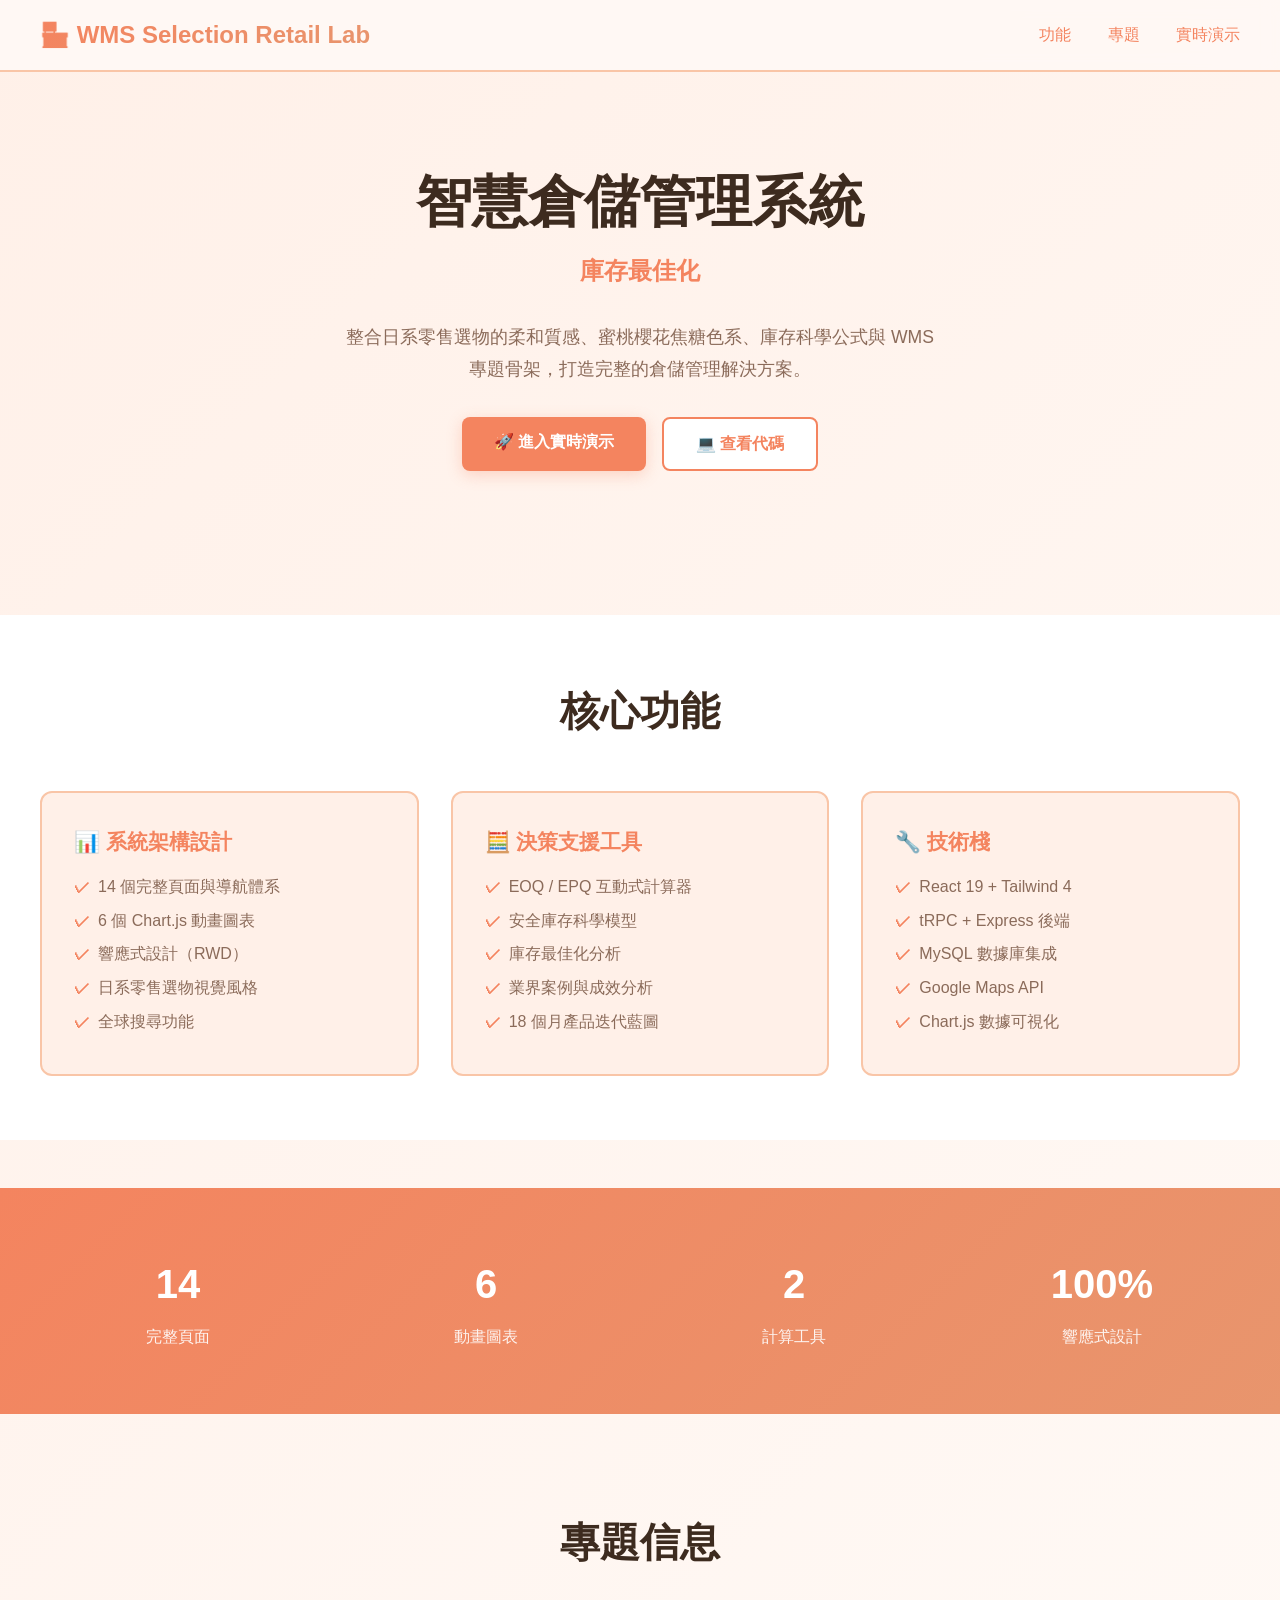
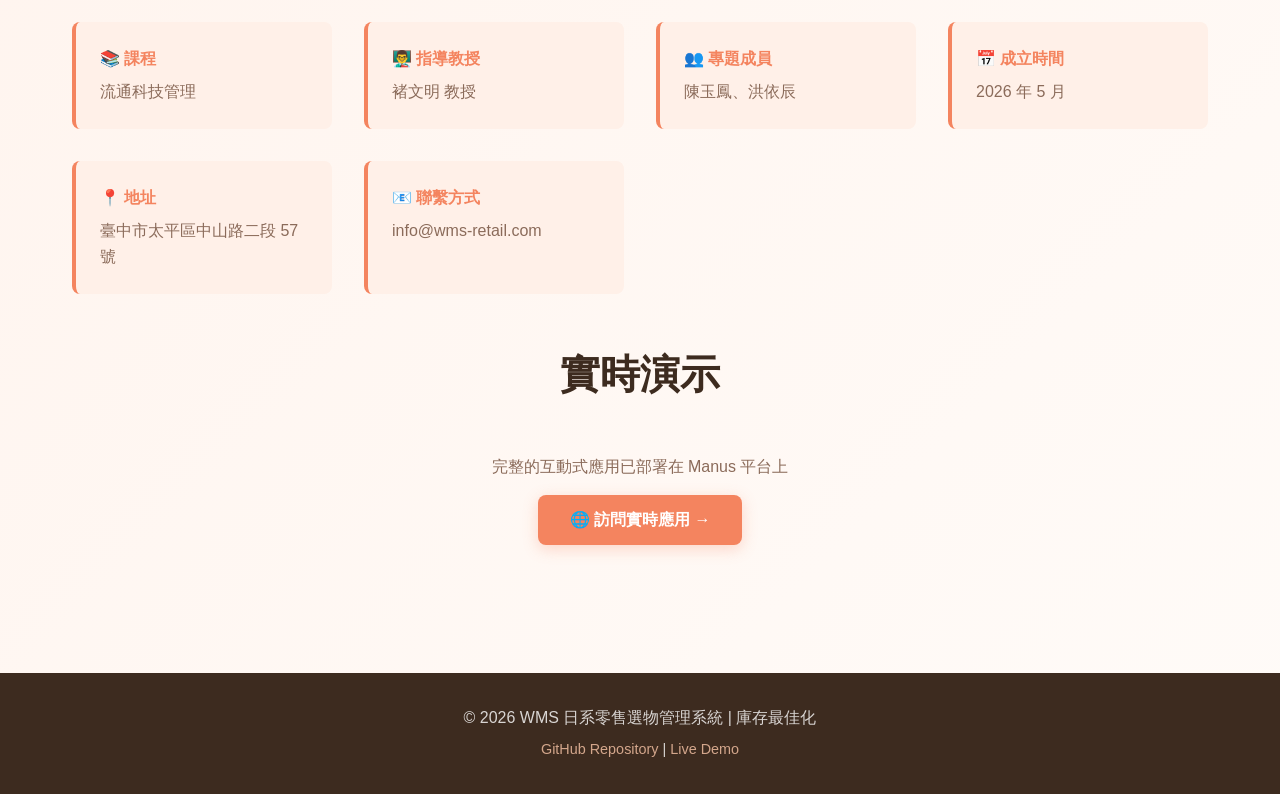
==== index.html @ 21e6921c "Add professional HTML landing page for GitHub Pages deployment" ====
<!DOCTYPE html>
<html lang="zh-TW">
<head>
    <meta charset="UTF-8">
    <meta name="viewport" content="width=device-width, initial-scale=1.0">
    <title>WMS 日系零售選物管理系統 | 庫存最佳化</title>
    <meta name="description" content="智慧倉儲管理系統 - 庫存最佳化解決方案">
    <style>
        * {
            margin: 0;
            padding: 0;
            box-sizing: border-box;
        }

        :root {
            --peach: #F4845F;
            --apricot: #F9C5A7;
            --caramel: #E8956D;
            --pink: #F5C2C7;
            --sand: #E8D5C4;
            --cream: #FFF0E8;
            --text: #3D2B1F;
            --muted: #8B6B5A;
        }

        body {
            font-family: -apple-system, BlinkMacSystemFont, 'Segoe UI', 'Helvetica Neue', sans-serif;
            background: linear-gradient(135deg, var(--cream) 0%, #FFFBF8 100%);
            color: var(--text);
            line-height: 1.6;
        }

        /* Navigation */
        nav {
            background: rgba(255, 248, 245, 0.95);
            backdrop-filter: blur(8px);
            padding: 1rem 2rem;
            position: sticky;
            top: 0;
            z-index: 100;
            border-bottom: 2px solid var(--apricot);
        }

        nav .container {
            max-width: 1200px;
            margin: 0 auto;
            display: flex;
            justify-content: space-between;
            align-items: center;
        }

        nav .logo {
            font-size: 1.5rem;
            font-weight: bold;
            background: linear-gradient(135deg, var(--peach), var(--caramel));
            -webkit-background-clip: text;
            -webkit-text-fill-color: transparent;
            background-clip: text;
        }

        nav a {
            color: var(--peach);
            text-decoration: none;
            margin-left: 2rem;
            font-weight: 500;
            transition: color 0.3s;
        }

        nav a:hover {
            color: var(--caramel);
        }

        /* Hero Section */
        .hero {
            max-width: 1200px;
            margin: 4rem auto;
            padding: 2rem;
            text-align: center;
        }

        .hero h1 {
            font-size: 3.5rem;
            margin-bottom: 1rem;
            color: var(--text);
            line-height: 1.2;
        }

        .hero .subtitle {
            font-size: 1.5rem;
            color: var(--peach);
            margin-bottom: 2rem;
            font-weight: 600;
        }

        .hero p {
            font-size: 1.1rem;
            color: var(--muted);
            max-width: 600px;
            margin: 0 auto 2rem;
            line-height: 1.8;
        }

        /* CTA Buttons */
        .cta-buttons {
            display: flex;
            gap: 1rem;
            justify-content: center;
            flex-wrap: wrap;
            margin-bottom: 3rem;
        }

        .btn {
            padding: 0.75rem 2rem;
            border-radius: 8px;
            font-size: 1rem;
            font-weight: 600;
            text-decoration: none;
            transition: all 0.3s;
            border: none;
            cursor: pointer;
            display: inline-block;
        }

        .btn-primary {
            background: var(--peach);
            color: white;
            box-shadow: 0 4px 15px rgba(244, 132, 95, 0.3);
        }

        .btn-primary:hover {
            background: var(--caramel);
            transform: translateY(-2px);
            box-shadow: 0 6px 20px rgba(244, 132, 95, 0.4);
        }

        .btn-secondary {
            background: white;
            color: var(--peach);
            border: 2px solid var(--peach);
        }

        .btn-secondary:hover {
            background: var(--cream);
            border-color: var(--caramel);
            color: var(--caramel);
        }

        /* Features Section */
        .features {
            background: white;
            padding: 4rem 2rem;
            margin: 3rem 0;
        }

        .features .container {
            max-width: 1200px;
            margin: 0 auto;
        }

        .section-title {
            font-size: 2.5rem;
            text-align: center;
            margin-bottom: 3rem;
            color: var(--text);
        }

        .features-grid {
            display: grid;
            grid-template-columns: repeat(auto-fit, minmax(300px, 1fr));
            gap: 2rem;
        }

        .feature-card {
            padding: 2rem;
            background: var(--cream);
            border-radius: 12px;
            border: 2px solid var(--apricot);
            transition: all 0.3s;
        }

        .feature-card:hover {
            transform: translateY(-5px);
            box-shadow: 0 10px 30px rgba(244, 132, 95, 0.15);
        }

        .feature-card h3 {
            color: var(--peach);
            margin-bottom: 1rem;
            font-size: 1.3rem;
        }

        .feature-card p {
            color: var(--muted);
            line-height: 1.8;
        }

        .feature-card ul {
            list-style: none;
            margin-top: 1rem;
        }

        .feature-card li {
            color: var(--muted);
            margin: 0.5rem 0;
            padding-left: 1.5rem;
            position: relative;
        }

        .feature-card li:before {
            content: "✓";
            position: absolute;
            left: 0;
            color: var(--peach);
            font-weight: bold;
        }

        /* Stats Section */
        .stats {
            background: linear-gradient(135deg, var(--peach), var(--caramel));
            color: white;
            padding: 4rem 2rem;
            margin: 3rem 0;
        }

        .stats .container {
            max-width: 1200px;
            margin: 0 auto;
        }

        .stats-grid {
            display: grid;
            grid-template-columns: repeat(auto-fit, minmax(200px, 1fr));
            gap: 2rem;
            text-align: center;
        }

        .stat-item h4 {
            font-size: 2.5rem;
            margin-bottom: 0.5rem;
        }

        .stat-item p {
            font-size: 1rem;
            opacity: 0.9;
        }

        /* Project Info */
        .project-info {
            max-width: 1200px;
            margin: 4rem auto;
            padding: 2rem;
        }

        .info-grid {
            display: grid;
            grid-template-columns: repeat(auto-fit, minmax(250px, 1fr));
            gap: 2rem;
            margin-bottom: 2rem;
        }

        .info-card {
            background: var(--cream);
            padding: 1.5rem;
            border-radius: 8px;
            border-left: 4px solid var(--peach);
        }

        .info-card h4 {
            color: var(--peach);
            margin-bottom: 0.5rem;
        }

        .info-card p {
            color: var(--muted);
        }

        /* Footer */
        footer {
            background: var(--text);
            color: white;
            padding: 2rem;
            text-align: center;
            margin-top: 4rem;
        }

        footer p {
            opacity: 0.8;
        }

        /* Responsive */
        @media (max-width: 768px) {
            .hero h1 {
                font-size: 2rem;
            }

            .hero .subtitle {
                font-size: 1.2rem;
            }

            nav a {
                margin-left: 1rem;
                font-size: 0.9rem;
            }

            .cta-buttons {
                flex-direction: column;
            }

            .btn {
                width: 100%;
            }
        }

        /* Animation */
        @keyframes fadeInUp {
            from {
                opacity: 0;
                transform: translateY(20px);
            }
            to {
                opacity: 1;
                transform: translateY(0);
            }
        }

        .hero, .features, .stats, .project-info {
            animation: fadeInUp 0.6s ease-out;
        }
    </style>
</head>
<body>
    <!-- Navigation -->
    <nav>
        <div class="container">
            <div class="logo">🏪 WMS Selection Retail Lab</div>
            <div>
                <a href="#features">功能</a>
                <a href="#project">專題</a>
                <a href="#live">實時演示</a>
            </div>
        </div>
    </nav>

    <!-- Hero Section -->
    <section class="hero">
        <h1>智慧倉儲管理系統</h1>
        <div class="subtitle">庫存最佳化</div>
        <p>整合日系零售選物的柔和質感、蜜桃櫻花焦糖色系、庫存科學公式與 WMS 專題骨架，打造完整的倉儲管理解決方案。</p>
        
        <div class="cta-buttons">
            <a href="https://wms-retail-ft9ktzch.manus.space" class="btn btn-primary" target="_blank">
                🚀 進入實時演示
            </a>
            <a href="https://github.com/Elaine283/WMS-New-GitHub" class="btn btn-secondary" target="_blank">
                💻 查看代碼
            </a>
        </div>
    </section>

    <!-- Features Section -->
    <section class="features" id="features">
        <div class="container">
            <h2 class="section-title">核心功能</h2>
            <div class="features-grid">
                <div class="feature-card">
                    <h3>📊 系統架構設計</h3>
                    <ul>
                        <li>14 個完整頁面與導航體系</li>
                        <li>6 個 Chart.js 動畫圖表</li>
                        <li>響應式設計（RWD）</li>
                        <li>日系零售選物視覺風格</li>
                        <li>全球搜尋功能</li>
                    </ul>
                </div>

                <div class="feature-card">
                    <h3>🧮 決策支援工具</h3>
                    <ul>
                        <li>EOQ / EPQ 互動式計算器</li>
                        <li>安全庫存科學模型</li>
                        <li>庫存最佳化分析</li>
                        <li>業界案例與成效分析</li>
                        <li>18 個月產品迭代藍圖</li>
                    </ul>
                </div>

                <div class="feature-card">
                    <h3>🔧 技術棧</h3>
                    <ul>
                        <li>React 19 + Tailwind 4</li>
                        <li>tRPC + Express 後端</li>
                        <li>MySQL 數據庫集成</li>
                        <li>Google Maps API</li>
                        <li>Chart.js 數據可視化</li>
                    </ul>
                </div>
            </div>
        </div>
    </section>

    <!-- Stats Section -->
    <section class="stats">
        <div class="container">
            <div class="stats-grid">
                <div class="stat-item">
                    <h4>14</h4>
                    <p>完整頁面</p>
                </div>
                <div class="stat-item">
                    <h4>6</h4>
                    <p>動畫圖表</p>
                </div>
                <div class="stat-item">
                    <h4>2</h4>
                    <p>計算工具</p>
                </div>
                <div class="stat-item">
                    <h4>100%</h4>
                    <p>響應式設計</p>
                </div>
            </div>
        </div>
    </section>

    <!-- Project Info -->
    <section class="project-info" id="project">
        <h2 class="section-title">專題信息</h2>
        <div class="info-grid">
            <div class="info-card">
                <h4>📚 課程</h4>
                <p>流通科技管理</p>
            </div>
            <div class="info-card">
                <h4>👨‍🏫 指導教授</h4>
                <p>褚文明 教授</p>
            </div>
            <div class="info-card">
                <h4>👥 專題成員</h4>
                <p>陳玉鳳、洪依辰</p>
            </div>
            <div class="info-card">
                <h4>📅 成立時間</h4>
                <p>2026 年 5 月</p>
            </div>
            <div class="info-card">
                <h4>📍 地址</h4>
                <p>臺中市太平區中山路二段 57 號</p>
            </div>
            <div class="info-card">
                <h4>📧 聯繫方式</h4>
                <p>info@wms-retail.com</p>
            </div>
        </div>

        <h2 class="section-title" style="margin-top: 3rem;" id="live">實時演示</h2>
        <div style="text-align: center; margin: 2rem 0;">
            <p style="color: var(--muted); margin-bottom: 1rem;">完整的互動式應用已部署在 Manus 平台上</p>
            <a href="https://wms-retail-ft9ktzch.manus.space" class="btn btn-primary" target="_blank">
                🌐 訪問實時應用 →
            </a>
        </div>
    </section>

    <!-- Footer -->
    <footer>
        <p>&copy; 2026 WMS 日系零售選物管理系統 | 庫存最佳化</p>
        <p style="margin-top: 0.5rem; font-size: 0.9rem;">
            <a href="https://github.com/Elaine283/WMS-New-GitHub" style="color: var(--apricot); text-decoration: none;">GitHub Repository</a> | 
            <a href="https://wms-retail-ft9ktzch.manus.space" style="color: var(--apricot); text-decoration: none;">Live Demo</a>
        </p>
    </footer>
</body>
</html>
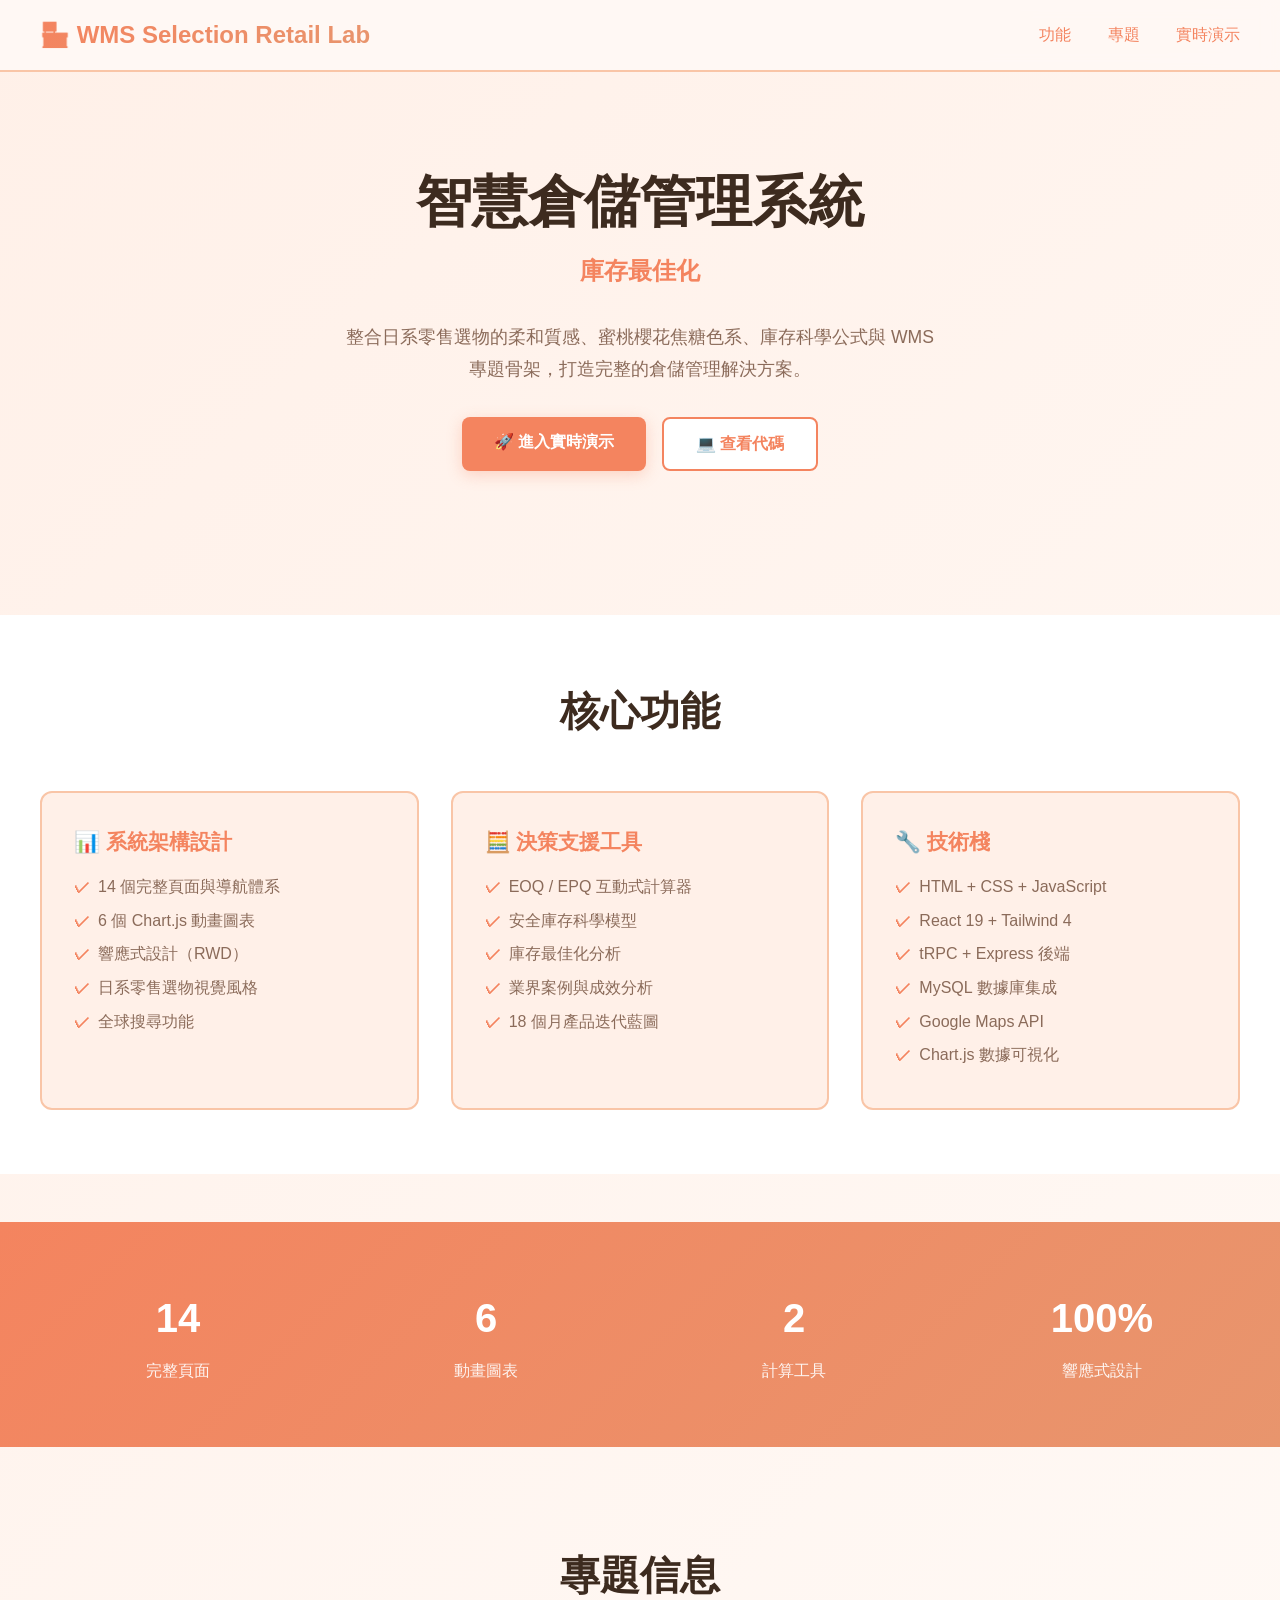
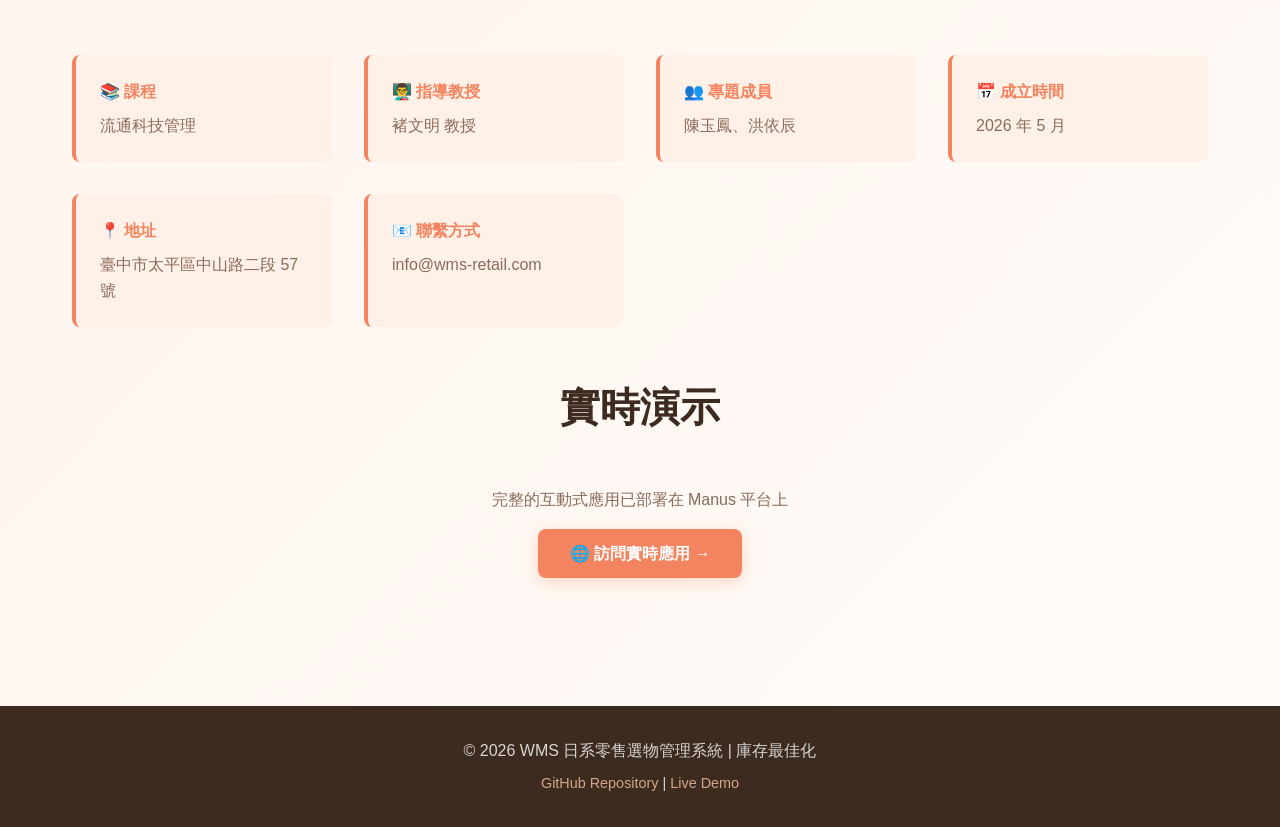
==== commit f1801654: "Update technology stack to include HTML+CSS+JavaScript" ====
--- a/index.html
+++ b/index.html
@@ -387,6 +387,7 @@
                 <div class="feature-card">
                     <h3>🔧 技術棧</h3>
                     <ul>
+                        <li>HTML + CSS + JavaScript</li>
                         <li>React 19 + Tailwind 4</li>
                         <li>tRPC + Express 後端</li>
                         <li>MySQL 數據庫集成</li>
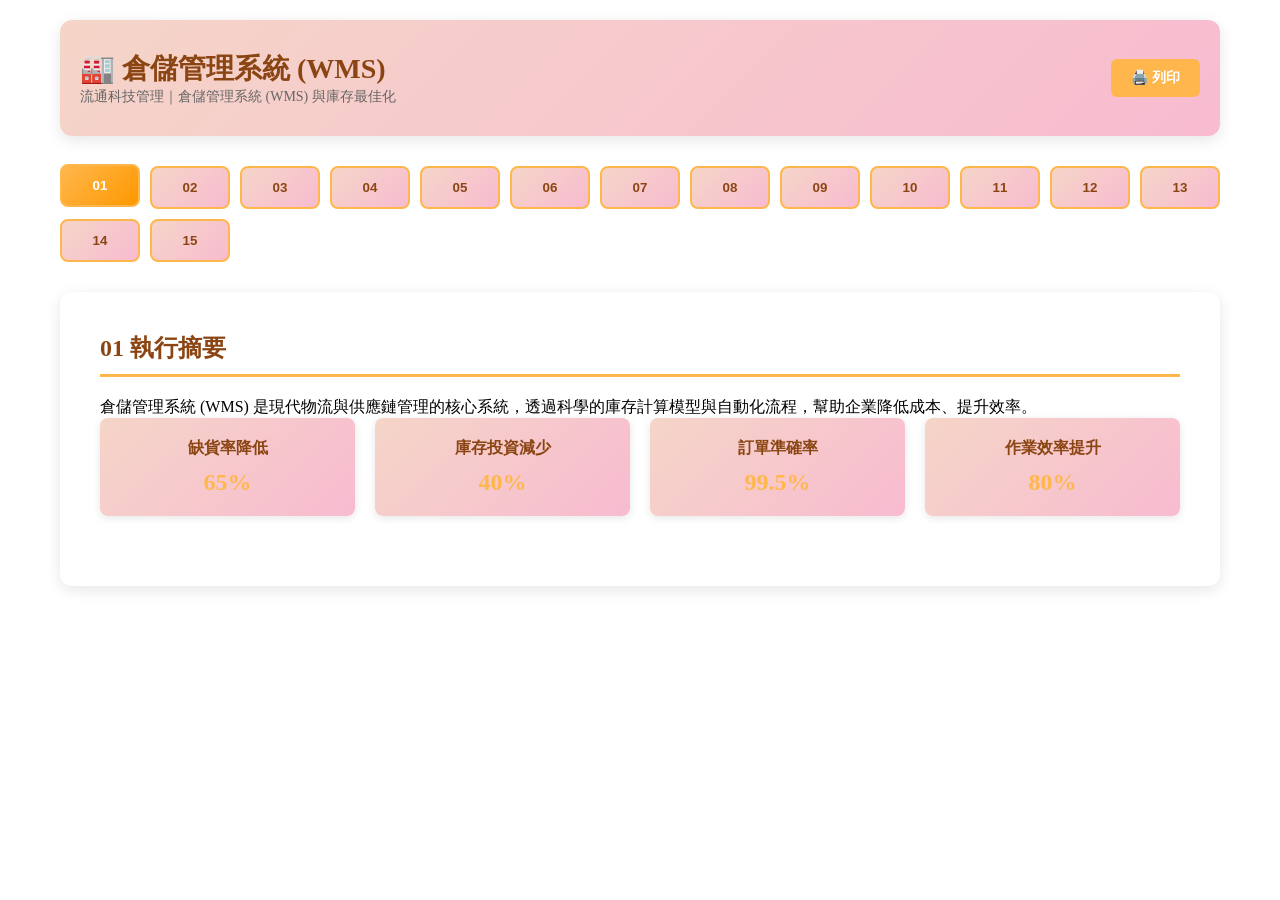
==== commit 0e4d5a69: "Update index.html" ====
--- a/index.html
+++ b/index.html
@@ -3,472 +3,315 @@
 <head>
     <meta charset="UTF-8">
     <meta name="viewport" content="width=device-width, initial-scale=1.0">
-    <title>WMS 日系零售選物管理系統 | 庫存最佳化</title>
-    <meta name="description" content="智慧倉儲管理系統 - 庫存最佳化解決方案">
+    <title>倉儲管理系統 (WMS) - 流通科技管理</title>
+    <script src="https://cdn.jsdelivr.net/npm/chart.js"></script>
+    <script src="https://polyfill.io/v3/polyfill.min.js?features=es6"></script>
+    <script id="MathJax-script" async src="https://cdn.jsdelivr.net/npm/mathjax@3/es5/tex-mml-chtml.js"></script>
+    <link href="https://fonts.googleapis.com/css2?family=Noto+Sans+TC:wght@400;500;700&display=swap" rel="stylesheet">
     <style>
-        * {
-            margin: 0;
-            padding: 0;
-            box-sizing: border-box;
-        }
-
-        :root {
-            --peach: #F4845F;
-            --apricot: #F9C5A7;
-            --caramel: #E8956D;
-            --pink: #F5C2C7;
-            --sand: #E8D5C4;
-            --cream: #FFF0E8;
-            --text: #3D2B1F;
-            --muted: #8B6B5A;
-        }
-
-        body {
-            font-family: -apple-system, BlinkMacSystemFont, 'Segoe UI', 'Helvetica Neue', sans-serif;
-            background: linear-gradient(135deg, var(--cream) 0%, #FFFBF8 100%);
-            color: var(--text);
-            line-height: 1.6;
-        }
-
-        /* Navigation */
-        nav {
-            background: rgba(255, 248, 245, 0.95);
-            backdrop-filter: blur(8px);
-            padding: 1rem 2rem;
-            position: sticky;
-            top: 0;
-            z-index: 100;
-            border-bottom: 2px solid var(--apricot);
-        }
-
-        nav .container {
-            max-width: 1200px;
-            margin: 0 auto;
-            display: flex;
-            justify-content: space-between;
-            align-items: center;
-        }
-
-        nav .logo {
-            font-size: 1.5rem;
-            font-weight: bold;
-            background: linear-gradient(135deg, var(--peach), var(--caramel));
-            -webkit-background-clip: text;
-            -webkit-text-fill-color: transparent;
-            background-clip: text;
-        }
-
-        nav a {
-            color: var(--peach);
-            text-decoration: none;
-            margin-left: 2rem;
-            font-weight: 500;
-            transition: color 0.3s;
-        }
-
-        nav a:hover {
-            color: var(--caramel);
-        }
-
-        /* Hero Section */
-        .hero {
-            max-width: 1200px;
-            margin: 4rem auto;
-            padding: 2rem;
-            text-align: center;
-        }
-
-        .hero h1 {
-            font-size: 3.5rem;
-            margin-bottom: 1rem;
-            color: var(--text);
-            line-height: 1.2;
-        }
-
-        .hero .subtitle {
-            font-size: 1.5rem;
-            color: var(--peach);
-            margin-bottom: 2rem;
-            font-weight: 600;
-        }
-
-        .hero p {
-            font-size: 1.1rem;
-            color: var(--muted);
-            max-width: 600px;
-            margin: 0 auto 2rem;
-            line-height: 1.8;
-        }
-
-        /* CTA Buttons */
-        .cta-buttons {
-            display: flex;
-            gap: 1rem;
-            justify-content: center;
-            flex-wrap: wrap;
-            margin-bottom: 3rem;
-        }
-
-        .btn {
-            padding: 0.75rem 2rem;
-            border-radius: 8px;
-            font-size: 1rem;
-            font-weight: 600;
-            text-decoration: none;
-            transition: all 0.3s;
-            border: none;
-            cursor: pointer;
-            display: inline-block;
-        }
-
-        .btn-primary {
-            background: var(--peach);
-            color: white;
-            box-shadow: 0 4px 15px rgba(244, 132, 95, 0.3);
-        }
-
-        .btn-primary:hover {
-            background: var(--caramel);
-            transform: translateY(-2px);
-            box-shadow: 0 6px 20px rgba(244, 132, 95, 0.4);
-        }
-
-        .btn-secondary {
-            background: white;
-            color: var(--peach);
-            border: 2px solid var(--peach);
-        }
-
-        .btn-secondary:hover {
-            background: var(--cream);
-            border-color: var(--caramel);
-            color: var(--caramel);
-        }
-
-        /* Features Section */
-        .features {
-            background: white;
-            padding: 4rem 2rem;
-            margin: 3rem 0;
-        }
-
-        .features .container {
-            max-width: 1200px;
-            margin: 0 auto;
-        }
-
-        .section-title {
-            font-size: 2.5rem;
-            text-align: center;
-            margin-bottom: 3rem;
-            color: var(--text);
-        }
-
-        .features-grid {
-            display: grid;
-            grid-template-columns: repeat(auto-fit, minmax(300px, 1fr));
-            gap: 2rem;
-        }
-
-        .feature-card {
-            padding: 2rem;
-            background: var(--cream);
-            border-radius: 12px;
-            border: 2px solid var(--apricot);
-            transition: all 0.3s;
-        }
-
-        .feature-card:hover {
-            transform: translateY(-5px);
-            box-shadow: 0 10px 30px rgba(244, 132, 95, 0.15);
-        }
-
-        .feature-card h3 {
-            color: var(--peach);
-            margin-bottom: 1rem;
-            font-size: 1.3rem;
-        }
-
-        .feature-card p {
-            color: var(--muted);
-            line-height: 1.8;
-        }
-
-        .feature-card ul {
-            list-style: none;
-            margin-top: 1rem;
-        }
-
-        .feature-card li {
-            color: var(--muted);
-            margin: 0.5rem 0;
-            padding-left: 1.5rem;
-            position: relative;
-        }
-
-        .feature-card li:before {
-            content: "✓";
-            position: absolute;
-            left: 0;
-            color: var(--peach);
-            font-weight: bold;
-        }
-
-        /* Stats Section */
-        .stats {
-            background: linear-gradient(135deg, var(--peach), var(--caramel));
-            color: white;
-            padding: 4rem 2rem;
-            margin: 3rem 0;
-        }
-
-        .stats .container {
-            max-width: 1200px;
-            margin: 0 auto;
-        }
-
-        .stats-grid {
-            display: grid;
-            grid-template-columns: repeat(auto-fit, minmax(200px, 1fr));
-            gap: 2rem;
-            text-align: center;
-        }
-
-        .stat-item h4 {
-            font-size: 2.5rem;
-            margin-bottom: 0.5rem;
-        }
-
-        .stat-item p {
-            font-size: 1rem;
-            opacity: 0.9;
-        }
-
-        /* Project Info */
-        .project-info {
-            max-width: 1200px;
-            margin: 4rem auto;
-            padding: 2rem;
-        }
-
-        .info-grid {
-            display: grid;
-            grid-template-columns: repeat(auto-fit, minmax(250px, 1fr));
-            gap: 2rem;
-            margin-bottom: 2rem;
-        }
-
-        .info-card {
-            background: var(--cream);
-            padding: 1.5rem;
-            border-radius: 8px;
-            border-left: 4px solid var(--peach);
-        }
-
-        .info-card h4 {
-            color: var(--peach);
-            margin-bottom: 0.5rem;
-        }
-
-        .info-card p {
-            color: var(--muted);
-        }
-
-        /* Footer */
-        footer {
-            background: var(--text);
-            color: white;
-            padding: 2rem;
-            text-align: center;
-            margin-top: 4rem;
-        }
-
-        footer p {
-            opacity: 0.8;
-        }
-
-        /* Responsive */
-        @media (max-width: 768px) {
-            .hero h1 {
-                font-size: 2rem;
-            }
-
-            .hero .subtitle {
-                font-size: 1.2rem;
-            }
-
-            nav a {
-                margin-left: 1rem;
-                font-size: 0.9rem;
-            }
-
-            .cta-buttons {
-                flex-direction: column;
-            }
-
-            .btn {
-                width: 100%;
-            }
-        }
-
-        /* Animation */
-        @keyframes fadeInUp {
-            from {
-                opacity: 0;
-                transform: translateY(20px);
-            }
-            to {
-                opacity: 1;
-                transform: translateY(0);
-            }
-        }
-
-        .hero, .features, .stats, .project-info {
-            animation: fadeInUp 0.6s ease-out;
-        }
+        *{margin:0;padding:0;box-sizing:border-box}A
+        body{font-family:'Noto Sans TC',sans-serif;background:linear-gradient(135deg,#fff5f0 0%,#ffe8e0 100%);color:#333;line-height:1.6}
+        .container{max-width:1200px;margin:0 auto;padding:20px}
+        header{background:linear-gradient(135deg,#f5d5c8 0%,#f8bbd0 100%);padding:30px 20px;border-radius:12px;margin-bottom:30px;box-shadow:0 4px 15px rgba(0,0,0,0.1);display:flex;justify-content:space-between;align-items:center;flex-wrap:wrap;gap:20px}
+        header h1{font-size:28px;color:#8b4513}
+        header p{font-size:14px;color:#666}
+        .print-btn{background:#ffb74d;color:white;border:none;padding:10px 20px;border-radius:6px;cursor:pointer;font-size:14px;font-weight:600;transition:all 0.3s}
+        .print-btn:hover{background:#ff9800;transform:translateY(-2px);box-shadow:0 4px 12px rgba(0,0,0,0.15)}
+        .nav-buttons{display:grid;grid-template-columns:repeat(auto-fit,minmax(80px,1fr));gap:10px;margin-bottom:30px}
+        .nav-btn{background:linear-gradient(135deg,#f5d5c8 0%,#f8bbd0 100%);border:2px solid #ffb74d;padding:12px;border-radius:8px;cursor:pointer;font-weight:600;color:#8b4513;transition:all 0.3s}
+        .nav-btn:hover,.nav-btn.active{background:linear-gradient(135deg,#ffb74d 0%,#ff9800 100%);color:white;transform:translateY(-2px)}
+        .page{display:none;background:white;padding:40px;border-radius:12px;box-shadow:0 4px 15px rgba(0,0,0,0.1);animation:fadeIn 0.5s}
+        .page.active{display:block}
+        @keyframes fadeIn{from{opacity:0;transform:translateY(10px)}to{opacity:1;transform:translateY(0)}}
+        h2{color:#8b4513;margin-bottom:20px;font-size:24px;border-bottom:3px solid #ffb74d;padding-bottom:10px}
+        h3{color:#d2691e;margin-top:20px;margin-bottom:15px;font-size:18px}
+        .kpi-grid{display:grid;grid-template-columns:repeat(auto-fit,minmax(200px,1fr));gap:20px;margin-bottom:30px}
+        .kpi-card{background:linear-gradient(135deg,#f5d5c8 0%,#f8bbd0 100%);padding:20px;border-radius:8px;text-align:center;box-shadow:0 2px 8px rgba(0,0,0,0.1)}
+        .kpi-card h4{color:#8b4513;margin-bottom:10px}
+        .kpi-card .value{font-size:24px;color:#ffb74d;font-weight:bold}
+        .slide-container{display:grid;grid-template-columns:repeat(auto-fit,minmax(250px,1fr));gap:15px;margin:20px 0}
+        .slide-item{border-radius:8px;overflow:hidden;box-shadow:0 2px 8px rgba(0,0,0,0.1);transition:transform 0.3s}
+        .slide-item:hover{transform:translateY(-5px)}
+        .slide-item img{width:100%;height:auto;display:block}
+        .slide-number{background:#ffb74d;color:white;padding:8px;text-align:center;font-weight:600}
+        table{width:100%;border-collapse:collapse;margin:20px 0}
+        th,td{padding:12px;text-align:left;border-bottom:1px solid #f5d5c8}
+        th{background:linear-gradient(135deg,#f5d5c8 0%,#f8bbd0 100%);color:#8b4513;font-weight:600}
+        tr:hover{background:#fff9f5}
+        .video-container{position:relative;width:100%;padding-bottom:56.25%;height:0;overflow:hidden;margin:20px 0;border-radius:8px}
+        .video-container iframe{position:absolute;top:0;left:0;width:100%;height:100%;border:none;border-radius:8px}
+        @media(max-width:768px){header{flex-direction:column;text-align:center}header h1{font-size:20px}.page{padding:20px}.nav-buttons{grid-template-columns:repeat(auto-fit,minmax(60px,1fr))}.nav-btn{font-size:12px;padding:8px}.kpi-grid{grid-template-columns:1fr}table{font-size:12px}th,td{padding:8px}}
+        @media print{body{background:white}header,.nav-buttons,.print-btn{display:none}.page{display:block!important;box-shadow:none;page-break-after:always}}
     </style>
 </head>
 <body>
-    <!-- Navigation -->
-    <nav>
-        <div class="container">
-            <div class="logo">🏪 WMS Selection Retail Lab</div>
+    <div class="container">
+        <header>
             <div>
-                <a href="#features">功能</a>
-                <a href="#project">專題</a>
-                <a href="#live">實時演示</a>
-            </div>
-        </div>
-    </nav>
-
-    <!-- Hero Section -->
-    <section class="hero">
-        <h1>智慧倉儲管理系統</h1>
-        <div class="subtitle">庫存最佳化</div>
-        <p>整合日系零售選物的柔和質感、蜜桃櫻花焦糖色系、庫存科學公式與 WMS 專題骨架，打造完整的倉儲管理解決方案。</p>
-        
-        <div class="cta-buttons">
-            <a href="https://wms-retail-ft9ktzch.manus.space" class="btn btn-primary" target="_blank">
-                🚀 進入實時演示
-            </a>
-            <a href="https://github.com/Elaine283/WMS-New-GitHub" class="btn btn-secondary" target="_blank">
-                💻 查看代碼
-            </a>
-        </div>
-    </section>
-
-    <!-- Features Section -->
-    <section class="features" id="features">
-        <div class="container">
-            <h2 class="section-title">核心功能</h2>
-            <div class="features-grid">
-                <div class="feature-card">
-                    <h3>📊 系統架構設計</h3>
-                    <ul>
-                        <li>14 個完整頁面與導航體系</li>
-                        <li>6 個 Chart.js 動畫圖表</li>
-                        <li>響應式設計（RWD）</li>
-                        <li>日系零售選物視覺風格</li>
-                        <li>全球搜尋功能</li>
-                    </ul>
-                </div>
-
-                <div class="feature-card">
-                    <h3>🧮 決策支援工具</h3>
-                    <ul>
-                        <li>EOQ / EPQ 互動式計算器</li>
-                        <li>安全庫存科學模型</li>
-                        <li>庫存最佳化分析</li>
-                        <li>業界案例與成效分析</li>
-                        <li>18 個月產品迭代藍圖</li>
-                    </ul>
-                </div>
-
-                <div class="feature-card">
-                    <h3>🔧 技術棧</h3>
-                    <ul>
-                        <li>HTML + CSS + JavaScript</li>
-                        <li>React 19 + Tailwind 4</li>
-                        <li>tRPC + Express 後端</li>
-                        <li>MySQL 數據庫集成</li>
-                        <li>Google Maps API</li>
-                        <li>Chart.js 數據可視化</li>
-                    </ul>
-                </div>
-            </div>
-        </div>
-    </section>
-
-    <!-- Stats Section -->
-    <section class="stats">
-        <div class="container">
-            <div class="stats-grid">
-                <div class="stat-item">
-                    <h4>14</h4>
-                    <p>完整頁面</p>
-                </div>
-                <div class="stat-item">
-                    <h4>6</h4>
-                    <p>動畫圖表</p>
-                </div>
-                <div class="stat-item">
-                    <h4>2</h4>
-                    <p>計算工具</p>
-                </div>
-                <div class="stat-item">
-                    <h4>100%</h4>
-                    <p>響應式設計</p>
-                </div>
-            </div>
-        </div>
-    </section>
-
-    <!-- Project Info -->
-    <section class="project-info" id="project">
-        <h2 class="section-title">專題信息</h2>
-        <div class="info-grid">
-            <div class="info-card">
-                <h4>📚 課程</h4>
-                <p>流通科技管理</p>
-            </div>
-            <div class="info-card">
-                <h4>👨‍🏫 指導教授</h4>
-                <p>褚文明 教授</p>
-            </div>
-            <div class="info-card">
-                <h4>👥 專題成員</h4>
-                <p>陳玉鳳、洪依辰</p>
-            </div>
-            <div class="info-card">
-                <h4>📅 成立時間</h4>
-                <p>2026 年 5 月</p>
-            </div>
-            <div class="info-card">
-                <h4>📍 地址</h4>
-                <p>臺中市太平區中山路二段 57 號</p>
-            </div>
-            <div class="info-card">
-                <h4>📧 聯繫方式</h4>
-                <p>info@wms-retail.com</p>
-            </div>
-        </div>
-
-        <h2 class="section-title" style="margin-top: 3rem;" id="live">實時演示</h2>
-        <div style="text-align: center; margin: 2rem 0;">
-            <p style="color: var(--muted); margin-bottom: 1rem;">完整的互動式應用已部署在 Manus 平台上</p>
-            <a href="https://wms-retail-ft9ktzch.manus.space" class="btn btn-primary" target="_blank">
-                🌐 訪問實時應用 →
-            </a>
-        </div>
-    </section>
-
-    <!-- Footer -->
-    <footer>
-        <p>&copy; 2026 WMS 日系零售選物管理系統 | 庫存最佳化</p>
-        <p style="margin-top: 0.5rem; font-size: 0.9rem;">
-            <a href="https://github.com/Elaine283/WMS-New-GitHub" style="color: var(--apricot); text-decoration: none;">GitHub Repository</a> | 
-            <a href="https://wms-retail-ft9ktzch.manus.space" style="color: var(--apricot); text-decoration: none;">Live Demo</a>
-        </p>
-    </footer>
+                <h1>🏭 倉儲管理系統 (WMS)</h1>
+                <p>流通科技管理｜倉儲管理系統 (WMS) 與庫存最佳化</p>
+            </div>
+            <button class="print-btn" onclick="window.print()">🖨️ 列印</button>
+        </header>
+
+        <div class="nav-buttons">
+            <button class="nav-btn active" onclick="showPage(0)">01</button>
+            <button class="nav-btn" onclick="showPage(1)">02</button>
+            <button class="nav-btn" onclick="showPage(2)">03</button>
+            <button class="nav-btn" onclick="showPage(3)">04</button>
+            <button class="nav-btn" onclick="showPage(4)">05</button>
+            <button class="nav-btn" onclick="showPage(5)">06</button>
+            <button class="nav-btn" onclick="showPage(6)">07</button>
+            <button class="nav-btn" onclick="showPage(7)">08</button>
+            <button class="nav-btn" onclick="showPage(8)">09</button>
+            <button class="nav-btn" onclick="showPage(9)">10</button>
+            <button class="nav-btn" onclick="showPage(10)">11</button>
+            <button class="nav-btn" onclick="showPage(11)">12</button>
+            <button class="nav-btn" onclick="showPage(12)">13</button>
+            <button class="nav-btn" onclick="showPage(13)">14</button>
+            <button class="nav-btn" onclick="showPage(14)">15</button>
+        </div>
+
+        <div class="page active">
+            <h2>01 執行摘要</h2>
+            <p>倉儲管理系統 (WMS) 是現代物流與供應鏈管理的核心系統，透過科學的庫存計算模型與自動化流程，幫助企業降低成本、提升效率。</p>
+            <div class="kpi-grid">
+                <div class="kpi-card"><h4>缺貨率降低</h4><div class="value">65%</div></div>
+                <div class="kpi-card"><h4>庫存投資減少</h4><div class="value">40%</div></div>
+                <div class="kpi-card"><h4>訂單準確率</h4><div class="value">99.5%</div></div>
+                <div class="kpi-card"><h4>作業效率提升</h4><div class="value">80%</div></div>
+            </div>
+        </div>
+
+        <div class="page">
+            <h2>02 專題背景</h2>
+            <h3>課程資訊</h3>
+            <p><strong>課程名稱：</strong>流通科技管理</p>
+            <p><strong>指導教授：</strong>褚文明</p>
+            <p><strong>專題名稱：</strong>倉儲管理系統 (WMS) 與庫存最佳化</p>
+            <h3>團隊成員</h3>
+            <table>
+                <tr><th>學號</th><th>姓名</th><th>職責</th></tr>
+                <tr><td>5B433019</td><td>陳玉鳳</td><td>系統架構設計、數據分析</td></tr>
+                <tr><td>5B433004</td><td>洪依辰</td><td>功能模組開發、測試驗證</td></tr>
+            </table>
+        </div>
+
+        <div class="page">
+            <h2>03 問題定義</h2>
+            <p>傳統倉儲管理面臨的六大問題：</p>
+            <table>
+                <tr><th>問題</th><th>影響</th></tr>
+                <tr><td>庫存不準確</td><td>導致缺貨或過度庫存</td></tr>
+                <tr><td>訂購流程複雜</td><td>增加人工成本與出錯率</td></tr>
+                <tr><td>無法即時追蹤</td><td>影響客戶服務品質</td></tr>
+                <tr><td>資料分散管理</td><td>決策缺乏數據支持</td></tr>
+                <tr><td>成本控制困難</td><td>利潤空間被壓縮</td></tr>
+                <tr><td>人工操作易出錯</td><td>降低整體運營效率</td></tr>
+            </table>
+        </div>
+
+        <div class="page">
+            <h2>04 解決方案</h2>
+            <h3>核心計算模型</h3>
+            <p><strong>經濟訂購量 (EOQ)：</strong></p>
+            <p>$$EOQ = \sqrt{\frac{2DS}{H}}$$</p>
+            <p>其中：D = 年度需求量，S = 每次訂購成本，H = 年度持有成本</p>
+            <p><strong>安全庫存：</strong></p>
+            <p>$$SS = Z \times \sigma \times \sqrt{L}$$</p>
+            <p>其中：Z = 服務水準係數，σ = 需求標準差，L = 訂購前置時間</p>
+        </div>
+
+        <div class="page">
+            <h2>05 系統功能</h2>
+            <table>
+                <tr><th>模組</th><th>功能</th></tr>
+                <tr><td>入庫管理</td><td>收貨、驗收、上架</td></tr>
+                <tr><td>出庫管理</td><td>揀選、打包、配送</td></tr>
+                <tr><td>庫存盤點</td><td>定期盤點、差異分析</td></tr>
+                <tr><td>訂購管理</td><td>自動訂購、供應商管理</td></tr>
+                <tr><td>報表分析</td><td>數據統計、決策支持</td></tr>
+            </table>
+        </div>
+
+        <div class="page">
+            <h2>06 數據可視化</h2>
+            <h3>庫存趨勢分析</h3>
+            <canvas id="trendChart" style="max-height:300px;margin:20px 0;"></canvas>
+            <h3>成本分析</h3>
+            <canvas id="costChart" style="max-height:300px;margin:20px 0;"></canvas>
+        </div>
+
+        <div class="page">
+            <h2>07 互動計算器</h2>
+            <h3>EOQ 經濟訂購量計算</h3>
+            <table>
+                <tr><td><input type="number" id="demand" placeholder="年度需求量" value="10000"></td></tr>
+                <tr><td><input type="number" id="orderCost" placeholder="每次訂購成本" value="500"></td></tr>
+                <tr><td><input type="number" id="holdingCost" placeholder="年度持有成本" value="50"></td></tr>
+            </table>
+            <button class="print-btn" onclick="calculateEOQ()" style="width:100%;margin:10px 0;">計算 EOQ</button>
+            <div id="eoqResult" style="display:none;background:#f0f9ff;padding:15px;border-radius:8px;margin-top:15px;"></div>
+        </div>
+
+        <div class="page">
+            <h2>08 業界案例</h2>
+            <table>
+                <tr><th>產業</th><th>成效</th></tr>
+                <tr><td>電子製造業</td><td>庫存成本降低 45%，缺貨率降低 28%</td></tr>
+                <tr><td>零售連鎖</td><td>缺貨率降低 60%，庫存周轉率提升 50%</td></tr>
+                <tr><td>食品飲料業</td><td>報廢率降低 70%，作業效率提升 85%</td></tr>
+            </table>
+        </div>
+
+        <div class="page">
+            <h2>09 實施計畫</h2>
+            <table>
+                <tr><th>階段</th><th>時間</th><th>主要工作</th></tr>
+                <tr><td>第一階段：規劃與設計</td><td>1-6 個月</td><td>需求分析、系統設計、供應商選擇</td></tr>
+                <tr><td>第二階段：開發與測試</td><td>7-12 個月</td><td>系統開發、集成測試、使用者培訓</td></tr>
+                <tr><td>第三階段：上線與優化</td><td>13-18 個月</td><td>系統上線、運營支持、持續優化</td></tr>
+            </table>
+        </div>
+
+        <div class="page">
+            <h2>10 技術架構</h2>
+            <table>
+                <tr><th>層級</th><th>技術</th></tr>
+                <tr><td>前端</td><td>React 19 + Tailwind CSS 4</td></tr>
+                <tr><td>後端</td><td>Node.js + Express</td></tr>
+                <tr><td>資料庫</td><td>PostgreSQL + Redis</td></tr>
+                <tr><td>部署</td><td>Docker + Kubernetes</td></tr>
+                <tr><td>圖表</td><td>Chart.js + Recharts</td></tr>
+            </table>
+        </div>
+
+        <div class="page">
+            <h2>11 相關影片</h2>
+            <h3>倉儲管理系統介紹</h3>
+            <div class="video-container">
+                <iframe src="https://www.youtube.com/embed/GI5jxp4rtEs" allowfullscreen></iframe>
+            </div>
+            <h3>庫存最佳化策略</h3>
+            <div class="video-container">
+                <iframe src="https://www.youtube.com/embed/Udh_CzMTWow" allowfullscreen></iframe>
+            </div>
+        </div>
+
+        <div class="page">
+            <h2>12 投影片概覽</h2>
+            <p>本專題共包含 13 張投影片，涵蓋系統設計、功能介紹、實施計畫等內容。</p>
+        </div>
+
+        <div class="page">
+            <h2>13 專題投影片</h2>
+            <div class="slide-container">
+                <div class="slide-item"><img src="/manus-storage/slide-01_4e8c6388.png" alt="投影片 1"><div class="slide-number">投影片 1</div></div>
+                <div class="slide-item"><img src="/manus-storage/slide-02_e183989c.png" alt="投影片 2"><div class="slide-number">投影片 2</div></div>
+                <div class="slide-item"><img src="/manus-storage/slide-03_489afdab.png" alt="投影片 3"><div class="slide-number">投影片 3</div></div>
+                <div class="slide-item"><img src="/manus-storage/slide-04_04133372.png" alt="投影片 4"><div class="slide-number">投影片 4</div></div>
+                <div class="slide-item"><img src="/manus-storage/slide-05_13cd9f3b.png" alt="投影片 5"><div class="slide-number">投影片 5</div></div>
+                <div class="slide-item"><img src="/manus-storage/slide-06_8bc8558b.png" alt="投影片 6"><div class="slide-number">投影片 6</div></div>
+                <div class="slide-item"><img src="/manus-storage/slide-07_61429963.png" alt="投影片 7"><div class="slide-number">投影片 7</div></div>
+                <div class="slide-item"><img src="/manus-storage/slide-08_9ab15708.png" alt="投影片 8"><div class="slide-number">投影片 8</div></div>
+                <div class="slide-item"><img src="/manus-storage/slide-09_61384853.png" alt="投影片 9"><div class="slide-number">投影片 9</div></div>
+                <div class="slide-item"><img src="/manus-storage/slide-10_ef9409a1.png" alt="投影片 10"><div class="slide-number">投影片 10</div></div>
+                <div class="slide-item"><img src="/manus-storage/slide-11_47d5fc92.png" alt="投影片 11"><div class="slide-number">投影片 11</div></div>
+                <div class="slide-item"><img src="/manus-storage/slide-12_edc55027.png" alt="投影片 12"><div class="slide-number">投影片 12</div></div>
+                <div class="slide-item"><img src="/manus-storage/slide-13_10f90ee4.png" alt="投影片 13"><div class="slide-number">投影片 13</div></div>
+            </div>
+        </div>
+
+        <div class="page">
+            <h2>14 專題資訊</h2>
+            <h3>課程資訊</h3>
+            <p><strong>課程名稱：</strong>流通科技管理</p>
+            <p><strong>指導教授：</strong>褚文明</p>
+            <p><strong>學年度：</strong>2025-2026</p>
+            <h3>專題時程</h3>
+            <table>
+                <tr><th>階段</th><th>時間</th></tr>
+                <tr><td>需求分析</td><td>2025 年 9 月 - 10 月</td></tr>
+                <tr><td>系統設計</td><td>2025 年 11 月 - 12 月</td></tr>
+                <tr><td>開發實現</td><td>2026 年 1 月 - 3 月</td></tr>
+                <tr><td>測試驗證</td><td>2026 年 4 月 - 5 月</td></tr>
+                <tr><td>專題發表</td><td>2026 年 6 月</td></tr>
+            </table>
+        </div>
+
+        <div class="page">
+            <h2>15 團隊介紹</h2>
+            <h3>指導教授</h3>
+            <p><strong>褚文明 教授</strong> - 流通科技管理課程指導教授，專長：供應鏈管理、物流系統</p>
+            <h3>團隊成員</h3>
+            <table>
+                <tr><th>學號</th><th>姓名</th><th>職責</th></tr>
+                <tr><td>5B433019</td><td>陳玉鳳</td><td>系統架構設計、數據分析</td></tr>
+                <tr><td>5B433004</td><td>洪依辰</td><td>功能模組開發、測試驗證</td></tr>
+            </table>
+        </div>
+    </div>
+
+    <script>
+        function showPage(pageIndex) {
+            const pages = document.querySelectorAll('.page');
+            const buttons = document.querySelectorAll('.nav-btn');
+            pages.forEach((page, index) => {
+                page.classList.remove('active');
+                buttons[index].classList.remove('active');
+            });
+            pages[pageIndex].classList.add('active');
+            buttons[pageIndex].classList.add('active');
+            window.scrollTo(0, 0);
+        }
+
+        function calculateEOQ() {
+            const demand = parseFloat(document.getElementById('demand').value);
+            const orderCost = parseFloat(document.getElementById('orderCost').value);
+            const holdingCost = parseFloat(document.getElementById('holdingCost').value);
+            if (demand && orderCost && holdingCost) {
+                const eoq = Math.sqrt((2 * demand * orderCost) / holdingCost);
+                const result = document.getElementById('eoqResult');
+                result.innerHTML = `<strong>經濟訂購量 (EOQ)：</strong> ${eoq.toFixed(0)} 件<br><strong>年度訂購次數：</strong> ${(demand / eoq).toFixed(1)} 次<br><strong>平均庫存：</strong> ${(eoq / 2).toFixed(0)} 件`;
+                result.style.display = 'block';
+            }
+        }
+
+        window.addEventListener('load', function() {
+            const trendCtx = document.getElementById('trendChart');
+            if (trendCtx) {
+                new Chart(trendCtx, {
+                    type: 'line',
+                    data: {
+                        labels: ['1月', '2月', '3月', '4月', '5月', '6月'],
+                        datasets: [{
+                            label: '庫存量',
+                            data: [5000, 4800, 5200, 4900, 5100, 4700],
+                            borderColor: '#ffb74d',
+                            backgroundColor: 'rgba(255, 183, 77, 0.1)',
+                            tension: 0.4,
+                            fill: true
+                        }]
+                    },
+                    options: { responsive: true, maintainAspectRatio: true }
+                });
+            }
+
+            const costCtx = document.getElementById('costChart');
+            if (costCtx) {
+                new Chart(costCtx, {
+                    type: 'doughnut',
+                    data: {
+                        labels: ['訂購成本', '持有成本', '缺貨成本'],
+                        datasets: [{
+                            data: [30, 50, 20],
+                            backgroundColor: ['#f5d5c8', '#f8bbd0', '#ffb74d']
+                        }]
+                    },
+                    options: { responsive: true, maintainAspectRatio: true }
+                });
+            }
+        });
+    </script>
 </body>
 </html>
